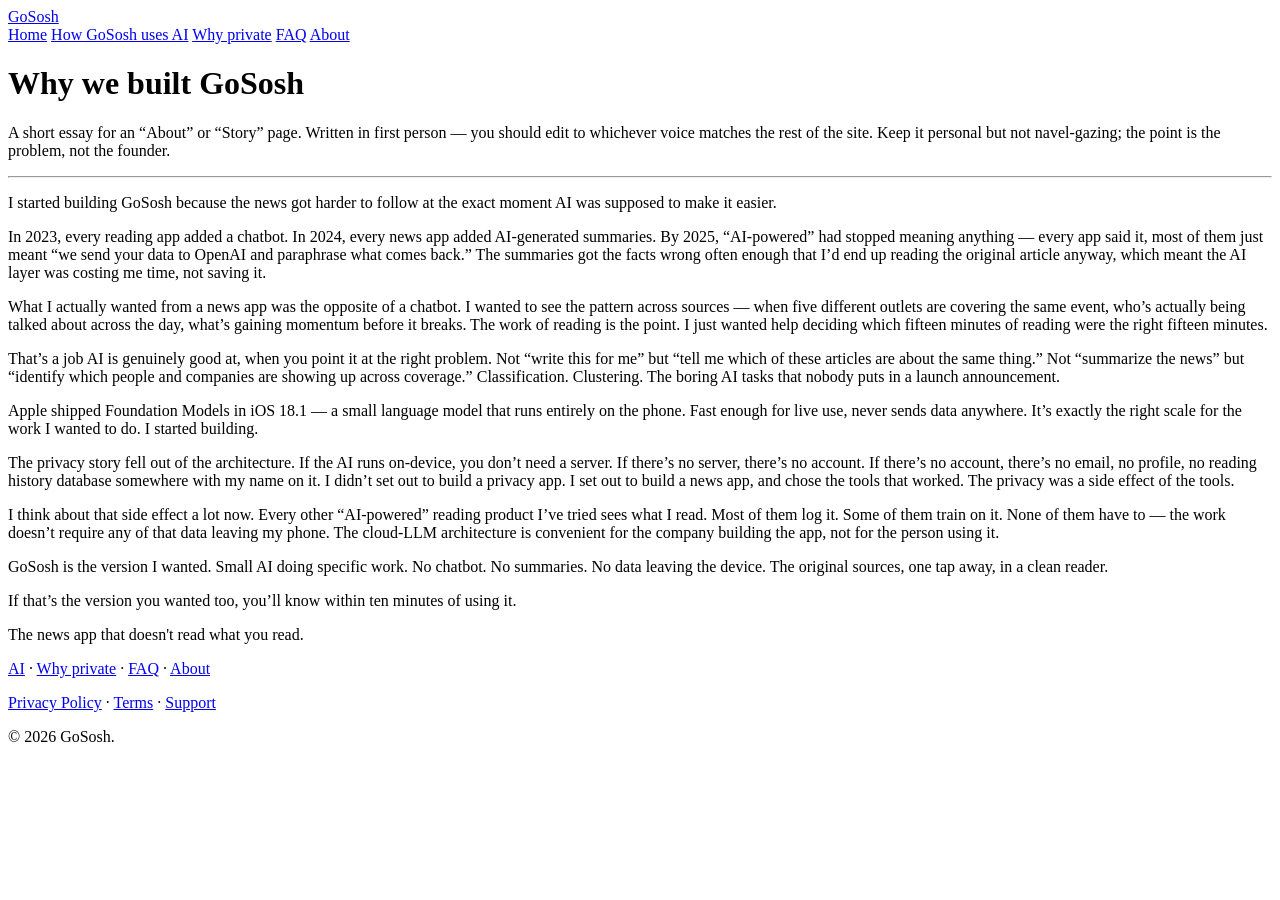
==== about.html @ e4c50013 "Site refresh: AI / privacy pitch / FAQ / about + new design" ====
<!DOCTYPE html>
<html lang="en">
<head>
<meta charset="UTF-8">
<meta name="viewport" content="width=device-width, initial-scale=1.0">
<meta name="description" content="A short essay for an &ldquo;About&rdquo; or &ldquo;Story&rdquo; page. Written in first person — you should edit to whichever voice matches the rest of the…">
<title>Why we built GoSosh — GoSosh</title>
<link rel="stylesheet" href="style.css">
</head>
<body>
<header class="site-header">
  <div class="container">
    <a href="index.html" class="brand">GoSosh</a>
    <nav class="primary-nav">
      <a href="index.html">Home</a>
      <a href="ai.html">How GoSosh uses AI</a>
      <a href="why-private.html">Why private</a>
      <a href="faq.html">FAQ</a>
      <a href="about.html" aria-current="page">About</a>
    </nav>
  </div>
</header>

<main class="container">
<h1>Why we built GoSosh</h1>
<p>A short essay for an &ldquo;About&rdquo; or &ldquo;Story&rdquo; page. Written in first person — you should edit to whichever voice matches the rest of the site. Keep it personal but not navel-gazing; the point is the problem, not the founder.</p>
<hr>
<p>I started building GoSosh because the news got harder to follow at the exact moment AI was supposed to make it easier.</p>
<p>In 2023, every reading app added a chatbot. In 2024, every news app added AI-generated summaries. By 2025, &ldquo;AI-powered&rdquo; had stopped meaning anything — every app said it, most of them just meant &ldquo;we send your data to OpenAI and paraphrase what comes back.&rdquo; The summaries got the facts wrong often enough that I&rsquo;d end up reading the original article anyway, which meant the AI layer was costing me time, not saving it.</p>
<p>What I actually wanted from a news app was the opposite of a chatbot. I wanted to see the pattern across sources — when five different outlets are covering the same event, who&rsquo;s actually being talked about across the day, what&rsquo;s gaining momentum before it breaks. The work of reading is the point. I just wanted help deciding which fifteen minutes of reading were the right fifteen minutes.</p>
<p>That&rsquo;s a job AI is genuinely good at, when you point it at the right problem. Not &ldquo;write this for me&rdquo; but &ldquo;tell me which of these articles are about the same thing.&rdquo; Not &ldquo;summarize the news&rdquo; but &ldquo;identify which people and companies are showing up across coverage.&rdquo; Classification. Clustering. The boring AI tasks that nobody puts in a launch announcement.</p>
<p>Apple shipped Foundation Models in iOS 18.1 — a small language model that runs entirely on the phone. Fast enough for live use, never sends data anywhere. It&rsquo;s exactly the right scale for the work I wanted to do. I started building.</p>
<p>The privacy story fell out of the architecture. If the AI runs on-device, you don&rsquo;t need a server. If there&rsquo;s no server, there&rsquo;s no account. If there&rsquo;s no account, there&rsquo;s no email, no profile, no reading history database somewhere with my name on it. I didn&rsquo;t set out to build a privacy app. I set out to build a news app, and chose the tools that worked. The privacy was a side effect of the tools.</p>
<p>I think about that side effect a lot now. Every other &ldquo;AI-powered&rdquo; reading product I&rsquo;ve tried sees what I read. Most of them log it. Some of them train on it. None of them have to — the work doesn&rsquo;t require any of that data leaving my phone. The cloud-LLM architecture is convenient for the company building the app, not for the person using it.</p>
<p>GoSosh is the version I wanted. Small AI doing specific work. No chatbot. No summaries. No data leaving the device. The original sources, one tap away, in a clean reader.</p>
<p>If that&rsquo;s the version you wanted too, you&rsquo;ll know within ten minutes of using it.</p>
</main>

<footer class="site-footer">
  <div class="container">
    <p class="tagline">The news app that doesn't read what you read.</p>
    <p class="footer-links">
      <a href="ai.html">AI</a> ·
      <a href="why-private.html">Why private</a> ·
      <a href="faq.html">FAQ</a> ·
      <a href="about.html">About</a>
    </p>
    <p class="footer-links legal">
      <a href="privacy.html">Privacy Policy</a> ·
      <a href="terms.html">Terms</a> ·
      <a href="support.html">Support</a>
    </p>
    <p class="copyright">© 2026 GoSosh.</p>
  </div>
</footer>
</body>
</html>
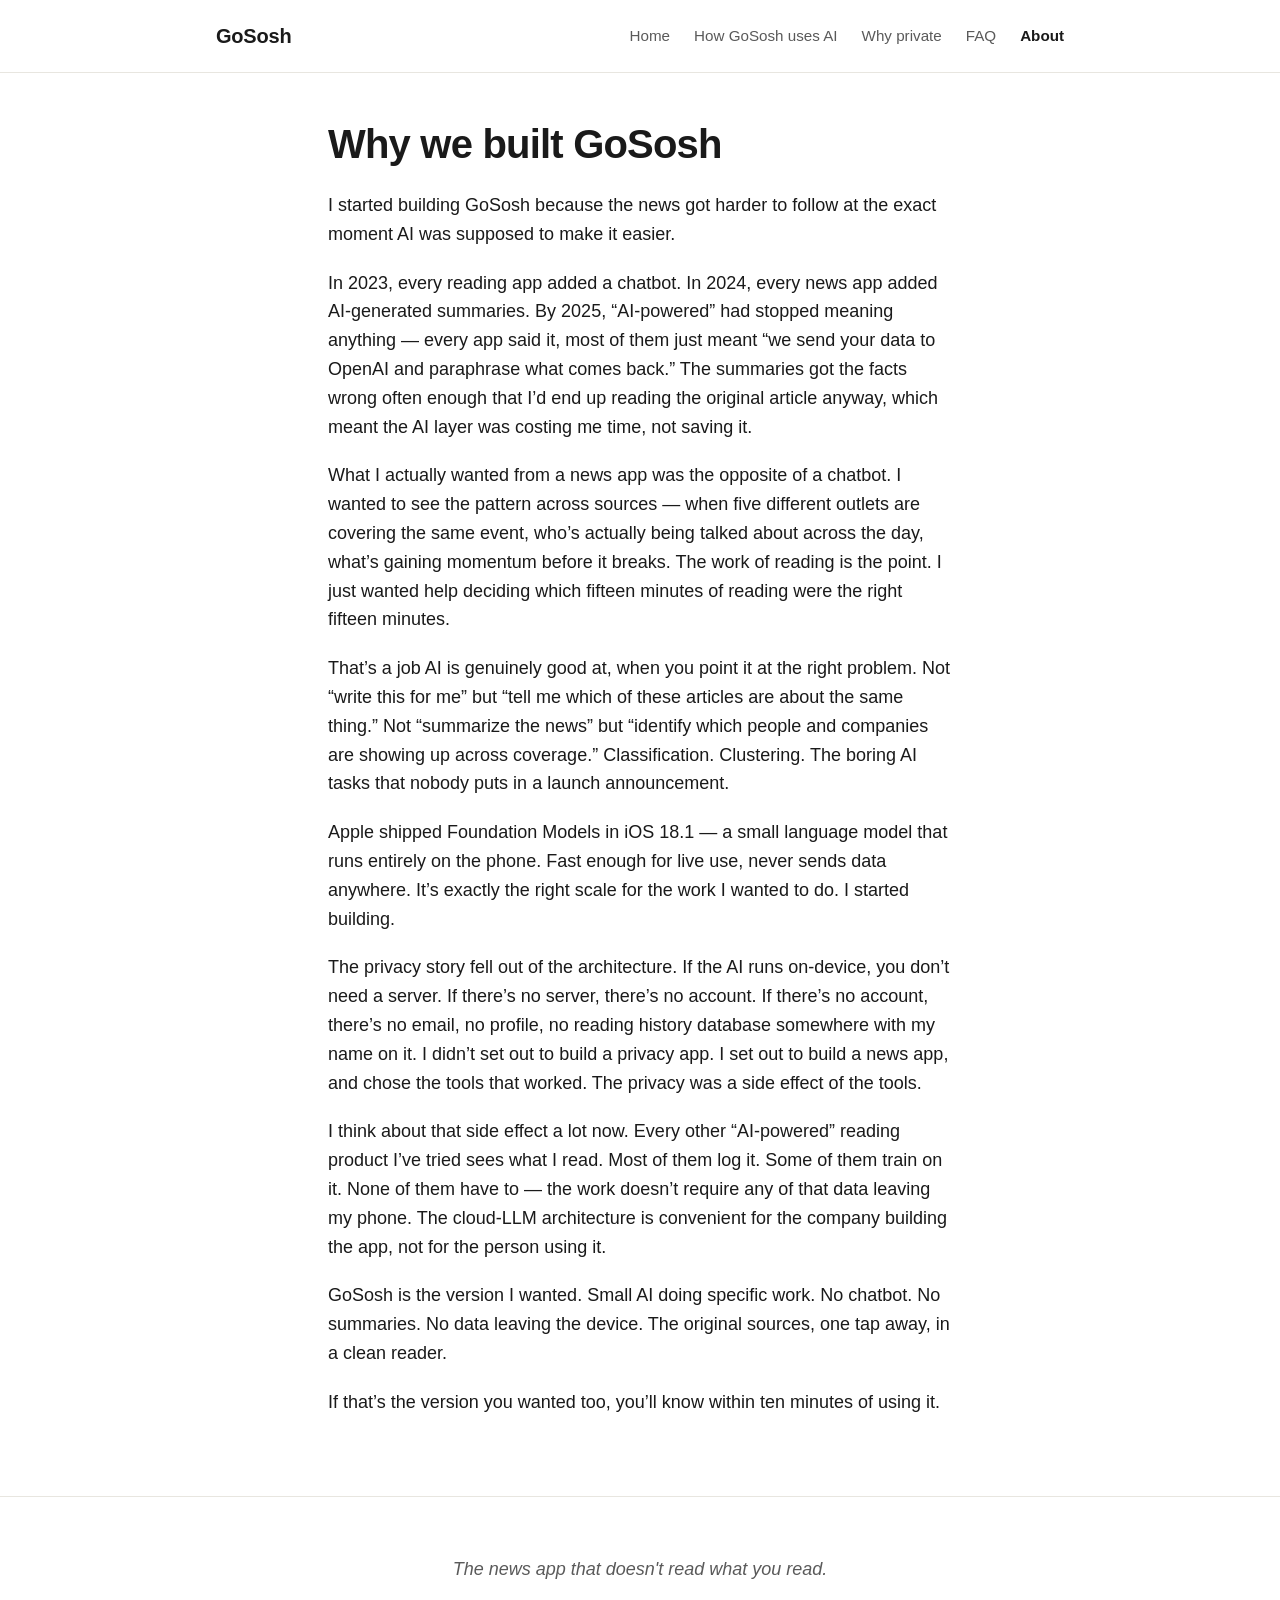
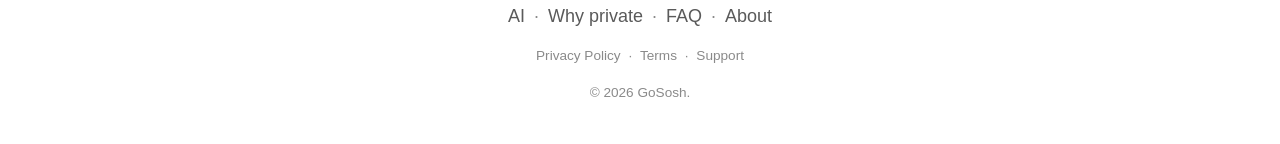
==== commit a87a32d8: "Site refresh: production content + styling for V1 launch" ====
--- a/about.html
+++ b/about.html
@@ -3,7 +3,7 @@
 <head>
 <meta charset="UTF-8">
 <meta name="viewport" content="width=device-width, initial-scale=1.0">
-<meta name="description" content="A short essay for an &ldquo;About&rdquo; or &ldquo;Story&rdquo; page. Written in first person — you should edit to whichever voice matches the rest of the…">
+<meta name="description" content="I started building GoSosh because the news got harder to follow at the exact moment AI was supposed to make it easier.">
 <title>Why we built GoSosh — GoSosh</title>
 <link rel="stylesheet" href="style.css">
 </head>
@@ -23,8 +23,6 @@
 
 <main class="container">
 <h1>Why we built GoSosh</h1>
-<p>A short essay for an &ldquo;About&rdquo; or &ldquo;Story&rdquo; page. Written in first person — you should edit to whichever voice matches the rest of the site. Keep it personal but not navel-gazing; the point is the problem, not the founder.</p>
-<hr>
 <p>I started building GoSosh because the news got harder to follow at the exact moment AI was supposed to make it easier.</p>
 <p>In 2023, every reading app added a chatbot. In 2024, every news app added AI-generated summaries. By 2025, &ldquo;AI-powered&rdquo; had stopped meaning anything — every app said it, most of them just meant &ldquo;we send your data to OpenAI and paraphrase what comes back.&rdquo; The summaries got the facts wrong often enough that I&rsquo;d end up reading the original article anyway, which meant the AI layer was costing me time, not saving it.</p>
 <p>What I actually wanted from a news app was the opposite of a chatbot. I wanted to see the pattern across sources — when five different outlets are covering the same event, who&rsquo;s actually being talked about across the day, what&rsquo;s gaining momentum before it breaks. The work of reading is the point. I just wanted help deciding which fifteen minutes of reading were the right fifteen minutes.</p>
--- a/style.css
+++ b/style.css
@@ -0,0 +1,307 @@
+/* GoSosh — minimal, readable, fast.
+ *
+ * Single stylesheet for the whole site. No build step beyond build.py
+ * copying this file into ./build/.
+ *
+ * Design notes:
+ * - System fonts so the site feels native on each platform
+ * - Comfortable measure (45–75 chars per line) for actual reading
+ * - One column, generous spacing, no sidebar, no popups
+ * - Honest dark mode that follows the user's OS preference
+ * - No JS required
+ */
+
+/* ---- Variables ---- */
+
+:root {
+    --bg: #ffffff;
+    --fg: #1a1a1a;
+    --fg-muted: #5a5a5a;
+    --fg-tertiary: #8a8a8a;
+    --accent: #d65d3a;          /* GoSosh coral */
+    --accent-dark: #b34a2c;
+    --border: #e8e6e0;
+    --surface: #faf8f5;          /* cream */
+    --code-bg: #f4f1ec;
+
+    --maxw: 42rem;
+    --maxw-wide: 56rem;
+
+    --font-sans: -apple-system, BlinkMacSystemFont, "SF Pro Text", "Segoe UI",
+                 Roboto, Helvetica, Arial, sans-serif;
+    --font-serif: "New York", "Charter", "Georgia", "Iowan Old Style", serif;
+}
+
+@media (prefers-color-scheme: dark) {
+    :root {
+        --bg: #0d0d0e;
+        --fg: #f0ede8;
+        --fg-muted: #b0aca6;
+        --fg-tertiary: #807c76;
+        --accent: #f08160;
+        --accent-dark: #d65d3a;
+        --border: #2a2a2c;
+        --surface: #18181a;
+        --code-bg: #1a1a1c;
+    }
+}
+
+/* ---- Reset / base ---- */
+
+*, *::before, *::after {
+    box-sizing: border-box;
+}
+
+html {
+    -webkit-text-size-adjust: 100%;
+    scroll-behavior: smooth;
+}
+
+body {
+    margin: 0;
+    padding: 0;
+    font-family: var(--font-sans);
+    font-size: 18px;
+    line-height: 1.6;
+    color: var(--fg);
+    background: var(--bg);
+    text-rendering: optimizeLegibility;
+    -webkit-font-smoothing: antialiased;
+}
+
+.container {
+    width: 100%;
+    max-width: var(--maxw);
+    margin: 0 auto;
+    padding: 0 1.5rem;
+}
+
+/* ---- Header / nav ---- */
+
+.site-header {
+    border-bottom: 1px solid var(--border);
+    padding: 1.25rem 0;
+    margin-bottom: 3rem;
+}
+
+.site-header .container {
+    display: flex;
+    flex-wrap: wrap;
+    align-items: center;
+    justify-content: space-between;
+    gap: 1rem;
+    max-width: var(--maxw-wide);
+}
+
+.brand {
+    font-size: 1.25rem;
+    font-weight: 700;
+    color: var(--fg);
+    text-decoration: none;
+    letter-spacing: -0.01em;
+}
+
+.primary-nav {
+    display: flex;
+    gap: 1.5rem;
+    flex-wrap: wrap;
+}
+
+.primary-nav a {
+    color: var(--fg-muted);
+    text-decoration: none;
+    font-size: 0.95rem;
+    transition: color 0.15s ease;
+}
+
+.primary-nav a:hover {
+    color: var(--accent);
+}
+
+.primary-nav a[aria-current="page"] {
+    color: var(--fg);
+    font-weight: 600;
+}
+
+/* ---- Typography ---- */
+
+main h1 {
+    font-size: 2.5rem;
+    line-height: 1.15;
+    font-weight: 700;
+    letter-spacing: -0.02em;
+    margin: 0 0 1.5rem;
+    color: var(--fg);
+}
+
+main h2 {
+    font-size: 1.5rem;
+    line-height: 1.25;
+    font-weight: 700;
+    letter-spacing: -0.01em;
+    margin: 3rem 0 1rem;
+    color: var(--fg);
+}
+
+main h3 {
+    font-size: 1.15rem;
+    line-height: 1.3;
+    font-weight: 600;
+    margin: 2rem 0 0.75rem;
+    color: var(--fg);
+}
+
+main p {
+    margin: 0 0 1.25rem;
+    color: var(--fg);
+}
+
+main p strong {
+    color: var(--fg);
+    font-weight: 600;
+}
+
+main a {
+    color: var(--accent);
+    text-decoration: underline;
+    text-decoration-color: rgba(214, 93, 58, 0.4);
+    text-underline-offset: 2px;
+    transition: text-decoration-color 0.15s ease;
+}
+
+main a:hover {
+    text-decoration-color: var(--accent);
+}
+
+main ul, main ol {
+    margin: 0 0 1.5rem;
+    padding-left: 1.5rem;
+}
+
+main li {
+    margin-bottom: 0.4rem;
+}
+
+main blockquote {
+    margin: 1.5rem 0;
+    padding: 0.75rem 1.25rem;
+    border-left: 3px solid var(--accent);
+    background: var(--surface);
+    color: var(--fg-muted);
+    font-style: italic;
+}
+
+main code {
+    font-family: ui-monospace, "SF Mono", "Menlo", "Consolas", monospace;
+    font-size: 0.92em;
+    background: var(--code-bg);
+    padding: 0.1em 0.35em;
+    border-radius: 3px;
+}
+
+main pre {
+    background: var(--code-bg);
+    padding: 1rem;
+    border-radius: 6px;
+    overflow-x: auto;
+    margin: 1.5rem 0;
+    font-size: 0.9rem;
+    line-height: 1.5;
+}
+
+main pre code {
+    background: none;
+    padding: 0;
+}
+
+main hr {
+    border: none;
+    border-top: 1px solid var(--border);
+    margin: 3rem 0;
+}
+
+/* ---- Footer ---- */
+
+.site-footer {
+    border-top: 1px solid var(--border);
+    margin-top: 5rem;
+    padding: 2.5rem 0;
+    text-align: center;
+}
+
+.site-footer .tagline {
+    color: var(--fg-muted);
+    font-style: italic;
+    margin-bottom: 1rem;
+}
+
+.site-footer .footer-links {
+    margin-bottom: 0.5rem;
+    color: var(--fg-tertiary);
+}
+
+.site-footer .footer-links a {
+    color: var(--fg-muted);
+    text-decoration: none;
+    margin: 0 0.25rem;
+}
+
+.site-footer .footer-links a:hover {
+    color: var(--accent);
+}
+
+/* Secondary footer row — legal / support links. Smaller,
+ * less prominent than the primary content nav above. */
+.site-footer .footer-links.legal {
+    font-size: 0.85rem;
+    margin-bottom: 1rem;
+}
+
+.site-footer .footer-links.legal a {
+    color: var(--fg-tertiary);
+}
+
+.site-footer .copyright {
+    color: var(--fg-tertiary);
+    font-size: 0.85rem;
+    margin: 0;
+}
+
+/* ---- Small screens ---- */
+
+@media (max-width: 600px) {
+    body {
+        font-size: 17px;
+    }
+    main h1 {
+        font-size: 2rem;
+    }
+    main h2 {
+        font-size: 1.35rem;
+        margin-top: 2.5rem;
+    }
+    .container {
+        padding: 0 1.25rem;
+    }
+    .site-header .container {
+        flex-direction: column;
+        align-items: flex-start;
+        gap: 0.75rem;
+    }
+    .primary-nav {
+        gap: 1rem;
+    }
+}
+
+/* ---- App Store badge (when added) ---- */
+
+.appstore-badge {
+    display: inline-block;
+    margin: 1.5rem 0;
+}
+
+.appstore-badge img {
+    height: 50px;
+    width: auto;
+    display: block;
+}
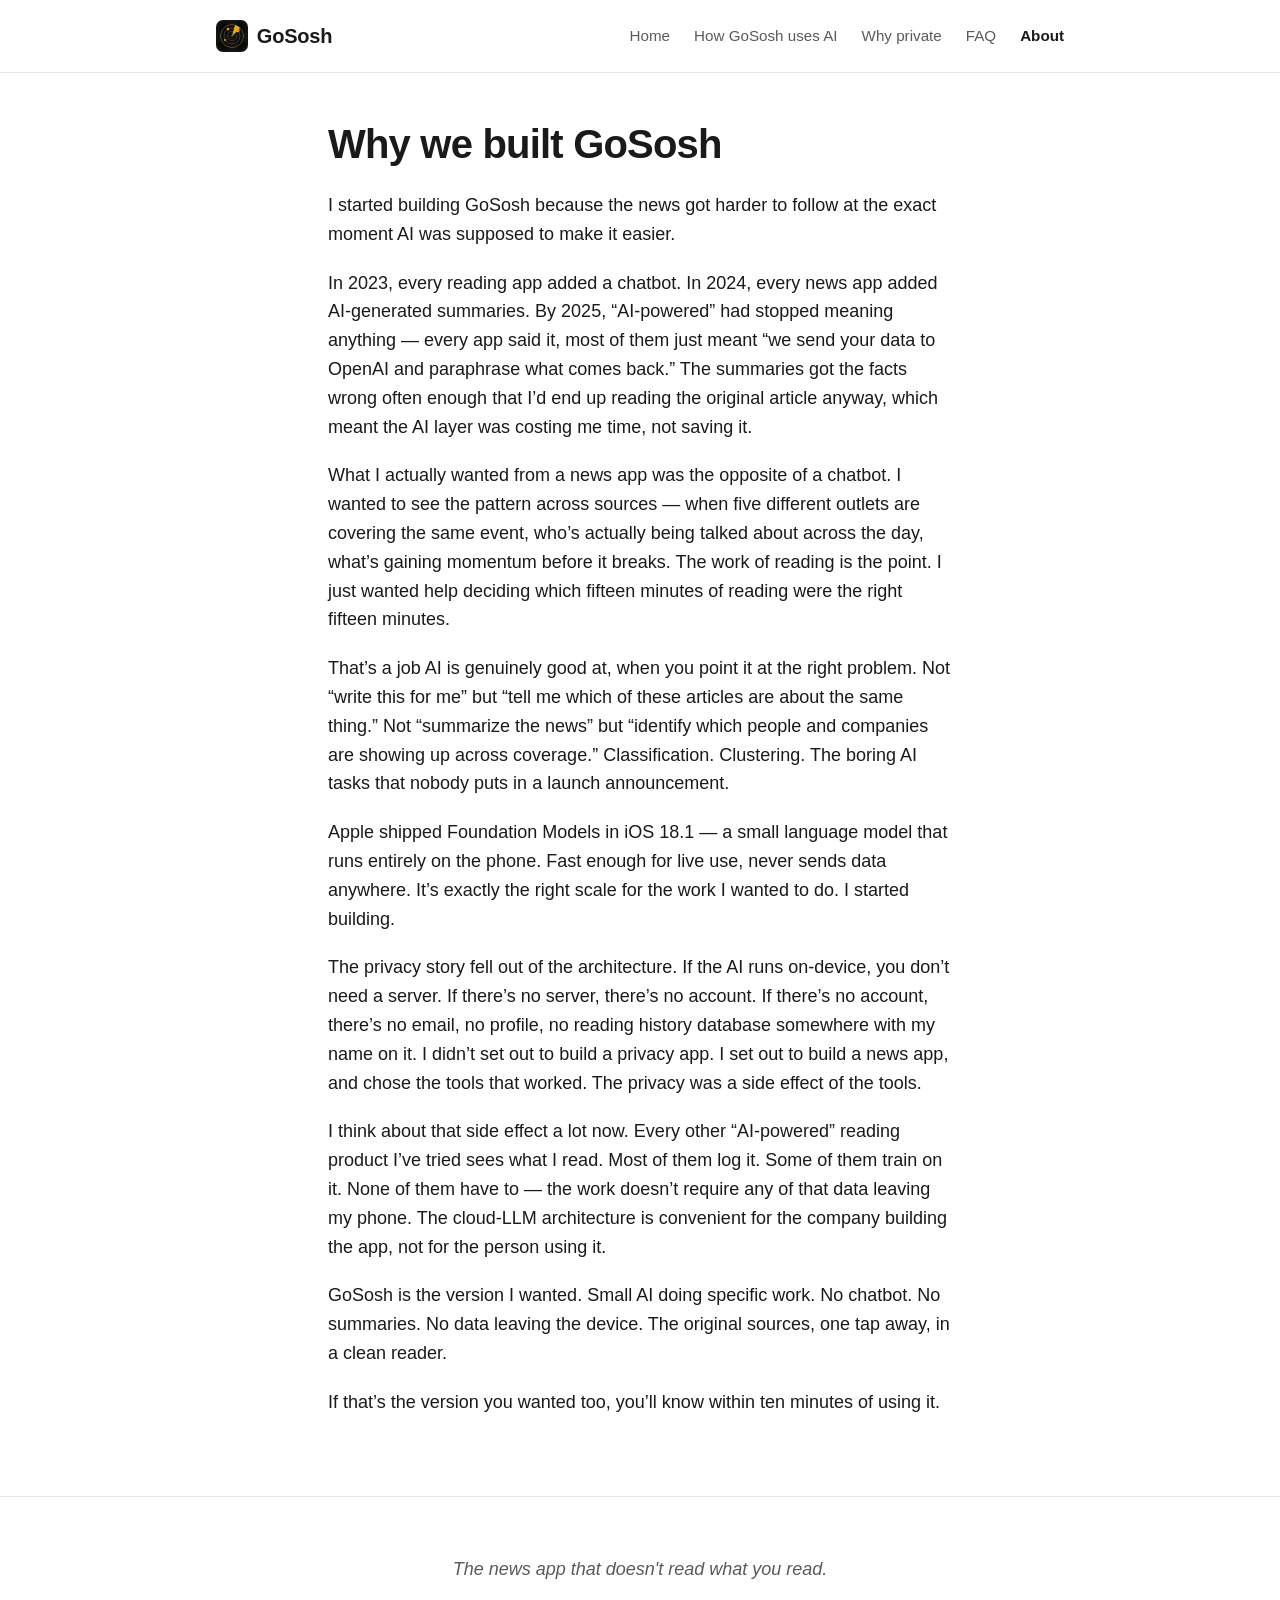
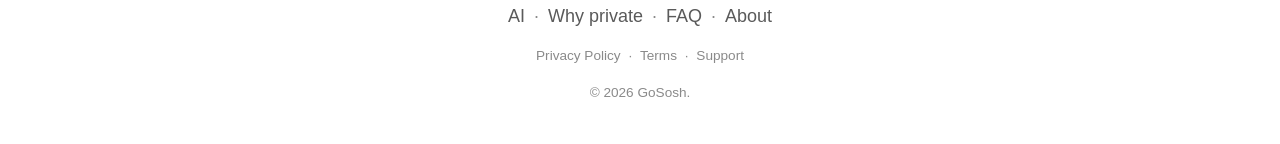
==== commit 9b53e404: "Reframe landing as cross-source conversation tracker + add brand icon" ====
--- a/about.html
+++ b/about.html
@@ -10,7 +10,10 @@
 <body>
 <header class="site-header">
   <div class="container">
-    <a href="index.html" class="brand">GoSosh</a>
+    <a href="index.html" class="brand">
+      <img src="icon.png" alt="" class="brand-icon">
+      <span>GoSosh</span>
+    </a>
     <nav class="primary-nav">
       <a href="index.html">Home</a>
       <a href="ai.html">How GoSosh uses AI</a>
--- a/style.css
+++ b/style.css
@@ -94,11 +94,24 @@
 }
 
 .brand {
+    display: inline-flex;
+    align-items: center;
+    gap: 0.55rem;
     font-size: 1.25rem;
     font-weight: 700;
     color: var(--fg);
     text-decoration: none;
     letter-spacing: -0.01em;
+}
+
+/* App icon next to the wordmark. iOS app-icon rounding so the
+ * mark reads as the app, not a square logo. */
+.brand-icon {
+    width: 32px;
+    height: 32px;
+    border-radius: 7px;
+    flex-shrink: 0;
+    display: block;
 }
 
 .primary-nav {
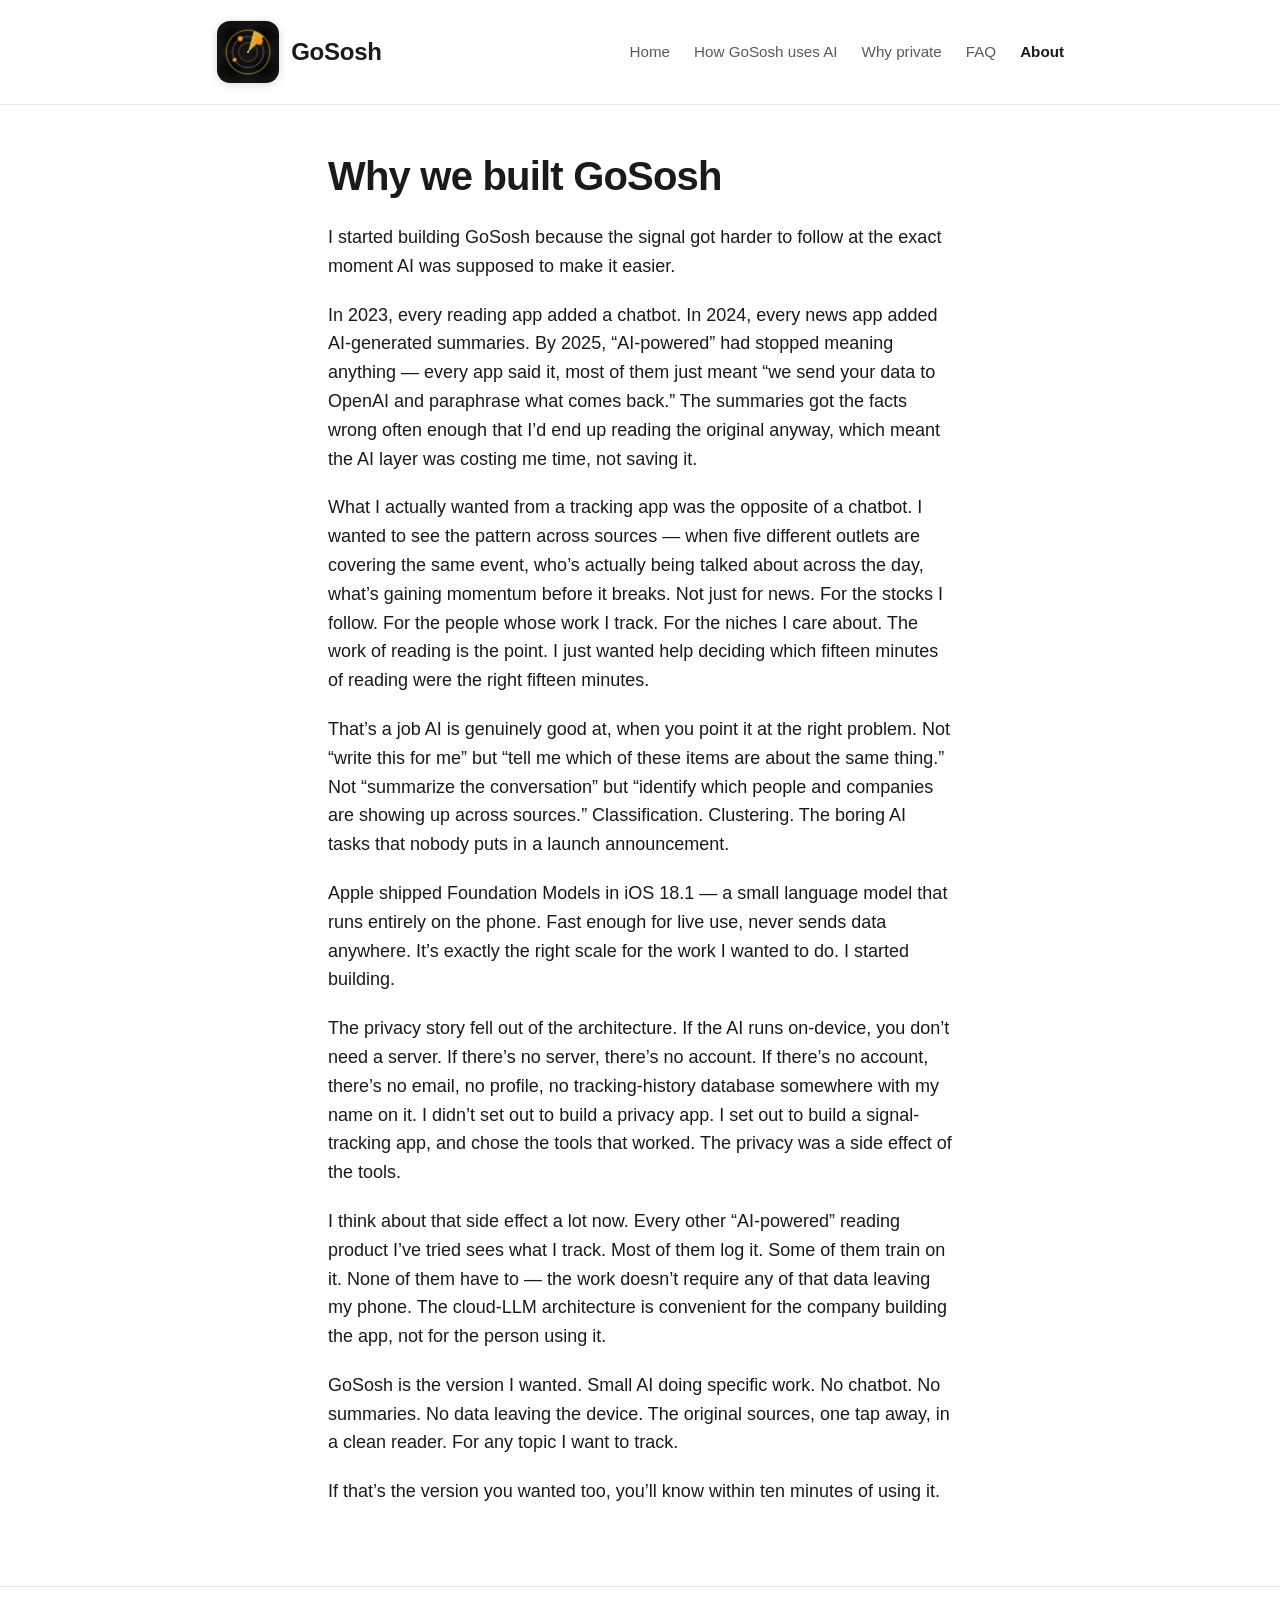
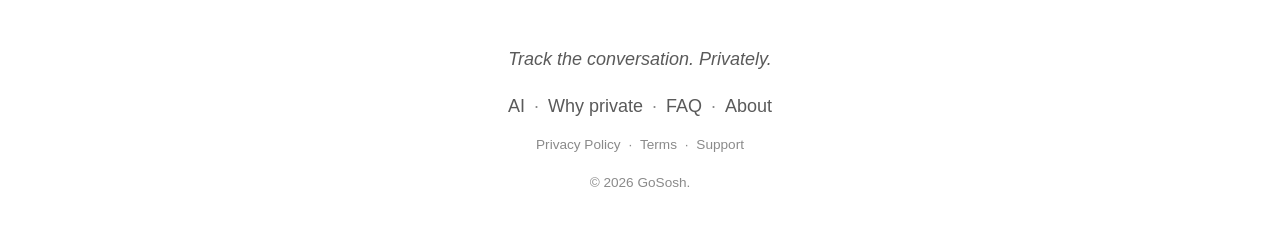
==== commit 04aec388: "Site polish: 64px icon, content widening across all pages" ====
--- a/about.html
+++ b/about.html
@@ -3,7 +3,7 @@
 <head>
 <meta charset="UTF-8">
 <meta name="viewport" content="width=device-width, initial-scale=1.0">
-<meta name="description" content="I started building GoSosh because the news got harder to follow at the exact moment AI was supposed to make it easier.">
+<meta name="description" content="I started building GoSosh because the signal got harder to follow at the exact moment AI was supposed to make it easier.">
 <title>Why we built GoSosh — GoSosh</title>
 <link rel="stylesheet" href="style.css">
 </head>
@@ -26,20 +26,20 @@
 
 <main class="container">
 <h1>Why we built GoSosh</h1>
-<p>I started building GoSosh because the news got harder to follow at the exact moment AI was supposed to make it easier.</p>
-<p>In 2023, every reading app added a chatbot. In 2024, every news app added AI-generated summaries. By 2025, &ldquo;AI-powered&rdquo; had stopped meaning anything — every app said it, most of them just meant &ldquo;we send your data to OpenAI and paraphrase what comes back.&rdquo; The summaries got the facts wrong often enough that I&rsquo;d end up reading the original article anyway, which meant the AI layer was costing me time, not saving it.</p>
-<p>What I actually wanted from a news app was the opposite of a chatbot. I wanted to see the pattern across sources — when five different outlets are covering the same event, who&rsquo;s actually being talked about across the day, what&rsquo;s gaining momentum before it breaks. The work of reading is the point. I just wanted help deciding which fifteen minutes of reading were the right fifteen minutes.</p>
-<p>That&rsquo;s a job AI is genuinely good at, when you point it at the right problem. Not &ldquo;write this for me&rdquo; but &ldquo;tell me which of these articles are about the same thing.&rdquo; Not &ldquo;summarize the news&rdquo; but &ldquo;identify which people and companies are showing up across coverage.&rdquo; Classification. Clustering. The boring AI tasks that nobody puts in a launch announcement.</p>
+<p>I started building GoSosh because the signal got harder to follow at the exact moment AI was supposed to make it easier.</p>
+<p>In 2023, every reading app added a chatbot. In 2024, every news app added AI-generated summaries. By 2025, &ldquo;AI-powered&rdquo; had stopped meaning anything — every app said it, most of them just meant &ldquo;we send your data to OpenAI and paraphrase what comes back.&rdquo; The summaries got the facts wrong often enough that I&rsquo;d end up reading the original anyway, which meant the AI layer was costing me time, not saving it.</p>
+<p>What I actually wanted from a tracking app was the opposite of a chatbot. I wanted to see the pattern across sources — when five different outlets are covering the same event, who&rsquo;s actually being talked about across the day, what&rsquo;s gaining momentum before it breaks. Not just for news. For the stocks I follow. For the people whose work I track. For the niches I care about. The work of reading is the point. I just wanted help deciding which fifteen minutes of reading were the right fifteen minutes.</p>
+<p>That&rsquo;s a job AI is genuinely good at, when you point it at the right problem. Not &ldquo;write this for me&rdquo; but &ldquo;tell me which of these items are about the same thing.&rdquo; Not &ldquo;summarize the conversation&rdquo; but &ldquo;identify which people and companies are showing up across sources.&rdquo; Classification. Clustering. The boring AI tasks that nobody puts in a launch announcement.</p>
 <p>Apple shipped Foundation Models in iOS 18.1 — a small language model that runs entirely on the phone. Fast enough for live use, never sends data anywhere. It&rsquo;s exactly the right scale for the work I wanted to do. I started building.</p>
-<p>The privacy story fell out of the architecture. If the AI runs on-device, you don&rsquo;t need a server. If there&rsquo;s no server, there&rsquo;s no account. If there&rsquo;s no account, there&rsquo;s no email, no profile, no reading history database somewhere with my name on it. I didn&rsquo;t set out to build a privacy app. I set out to build a news app, and chose the tools that worked. The privacy was a side effect of the tools.</p>
-<p>I think about that side effect a lot now. Every other &ldquo;AI-powered&rdquo; reading product I&rsquo;ve tried sees what I read. Most of them log it. Some of them train on it. None of them have to — the work doesn&rsquo;t require any of that data leaving my phone. The cloud-LLM architecture is convenient for the company building the app, not for the person using it.</p>
-<p>GoSosh is the version I wanted. Small AI doing specific work. No chatbot. No summaries. No data leaving the device. The original sources, one tap away, in a clean reader.</p>
+<p>The privacy story fell out of the architecture. If the AI runs on-device, you don&rsquo;t need a server. If there&rsquo;s no server, there&rsquo;s no account. If there&rsquo;s no account, there&rsquo;s no email, no profile, no tracking-history database somewhere with my name on it. I didn&rsquo;t set out to build a privacy app. I set out to build a signal-tracking app, and chose the tools that worked. The privacy was a side effect of the tools.</p>
+<p>I think about that side effect a lot now. Every other &ldquo;AI-powered&rdquo; reading product I&rsquo;ve tried sees what I track. Most of them log it. Some of them train on it. None of them have to — the work doesn&rsquo;t require any of that data leaving my phone. The cloud-LLM architecture is convenient for the company building the app, not for the person using it.</p>
+<p>GoSosh is the version I wanted. Small AI doing specific work. No chatbot. No summaries. No data leaving the device. The original sources, one tap away, in a clean reader. For any topic I want to track.</p>
 <p>If that&rsquo;s the version you wanted too, you&rsquo;ll know within ten minutes of using it.</p>
 </main>
 
 <footer class="site-footer">
   <div class="container">
-    <p class="tagline">The news app that doesn't read what you read.</p>
+    <p class="tagline">Track the conversation. Privately.</p>
     <p class="footer-links">
       <a href="ai.html">AI</a> ·
       <a href="why-private.html">Why private</a> ·
--- a/style.css
+++ b/style.css
@@ -13,15 +13,28 @@
 
 /* ---- Variables ---- */
 
+/* Light theme — reverted to white background after dark theme made
+ * the icon hard to see on the page (the icon's own near-black
+ * backdrop blended into the dark page no matter how visible we
+ * made the framing border). The light bg was the original working
+ * design where the icon's orange radar design popped naturally.
+ *
+ * Dark-theme variables kept here commented in case we revisit
+ * with a transparent/light-variant icon someday:
+ *   --bg: #0d0d0e;   --fg: #f0ede8;   --fg-muted: #b0aca6;
+ *   --fg-tertiary: #807c76;   --accent: #f08160;
+ *   --accent-dark: #d65d3a;   --border: #2a2a2c;
+ *   --surface: #18181a;   --code-bg: #1a1a1c;
+ */
 :root {
     --bg: #ffffff;
     --fg: #1a1a1a;
     --fg-muted: #5a5a5a;
     --fg-tertiary: #8a8a8a;
-    --accent: #d65d3a;          /* GoSosh coral */
+    --accent: #d65d3a;            /* GoSosh coral */
     --accent-dark: #b34a2c;
     --border: #e8e6e0;
-    --surface: #faf8f5;          /* cream */
+    --surface: #faf8f5;            /* cream */
     --code-bg: #f4f1ec;
 
     --maxw: 42rem;
@@ -30,20 +43,6 @@
     --font-sans: -apple-system, BlinkMacSystemFont, "SF Pro Text", "Segoe UI",
                  Roboto, Helvetica, Arial, sans-serif;
     --font-serif: "New York", "Charter", "Georgia", "Iowan Old Style", serif;
-}
-
-@media (prefers-color-scheme: dark) {
-    :root {
-        --bg: #0d0d0e;
-        --fg: #f0ede8;
-        --fg-muted: #b0aca6;
-        --fg-tertiary: #807c76;
-        --accent: #f08160;
-        --accent-dark: #d65d3a;
-        --border: #2a2a2c;
-        --surface: #18181a;
-        --code-bg: #1a1a1c;
-    }
 }
 
 /* ---- Reset / base ---- */
@@ -96,22 +95,36 @@
 .brand {
     display: inline-flex;
     align-items: center;
-    gap: 0.55rem;
-    font-size: 1.25rem;
+    gap: 0.7rem;                 /* a touch more breathing room for 64px icon */
+    font-size: 1.5rem;            /* bumped from 1.25 to balance bigger icon */
     font-weight: 700;
     color: var(--fg);
     text-decoration: none;
     letter-spacing: -0.01em;
 }
 
-/* App icon next to the wordmark. iOS app-icon rounding so the
- * mark reads as the app, not a square logo. */
+/* App icon next to the wordmark. Doubled from 32px to 64px per
+ * Don's call so the brand reads more confidently on first glance.
+ * iOS app-icon rounding (14px on a 64px tile is the iOS 16+ default
+ * ratio) so the mark reads as "the app," not a generic square logo.
+ *
+ * The 1px inset highlight + soft drop shadow are deliberate on
+ * dark backgrounds: an icon whose own backdrop is dark would
+ * otherwise disappear into the page. The highlight gives it an
+ * edge; the shadow lifts it. Both are barely perceptible on
+ * light backgrounds, so this works either way. */
 .brand-icon {
-    width: 32px;
-    height: 32px;
-    border-radius: 7px;
+    width: 64px;
+    height: 64px;
+    border-radius: 14px;
     flex-shrink: 0;
     display: block;
+    /* Light, conventional iOS app-icon presentation — barely-there
+     * stroke + subtle drop shadow for visual weight against the
+     * white page. The icon's own design carries the brand. */
+    border: 1px solid rgba(0, 0, 0, 0.08);
+    box-shadow: 0 2px 8px rgba(0, 0, 0, 0.12);
+    box-sizing: border-box;
 }
 
 .primary-nav {
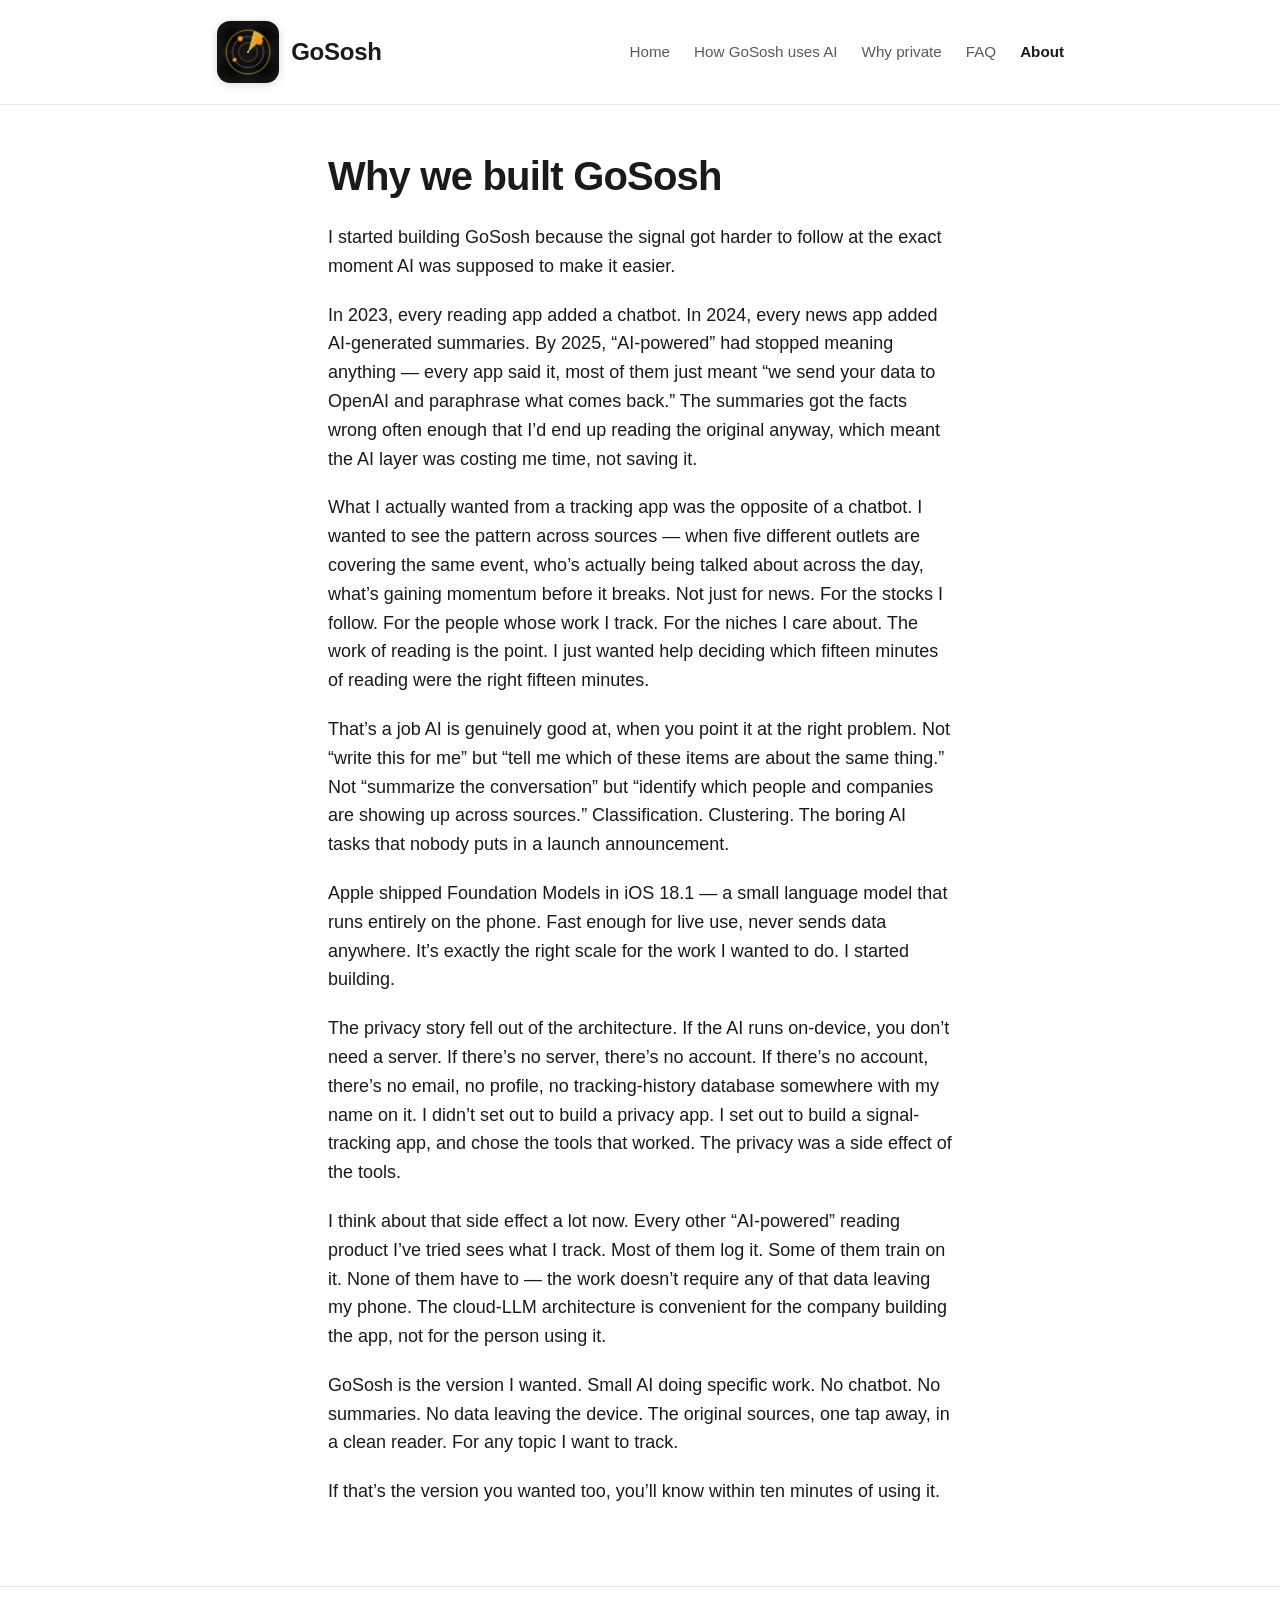
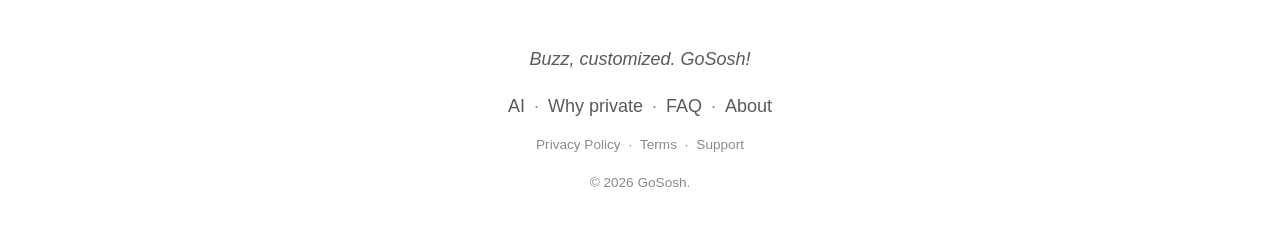
==== commit 2ea389e2: "Subnarrative update" ====
--- a/about.html
+++ b/about.html
@@ -39,7 +39,7 @@
 
 <footer class="site-footer">
   <div class="container">
-    <p class="tagline">Track the conversation. Privately.</p>
+    <p class="tagline">Buzz, customized. GoSosh!</p>
     <p class="footer-links">
       <a href="ai.html">AI</a> ·
       <a href="why-private.html">Why private</a> ·
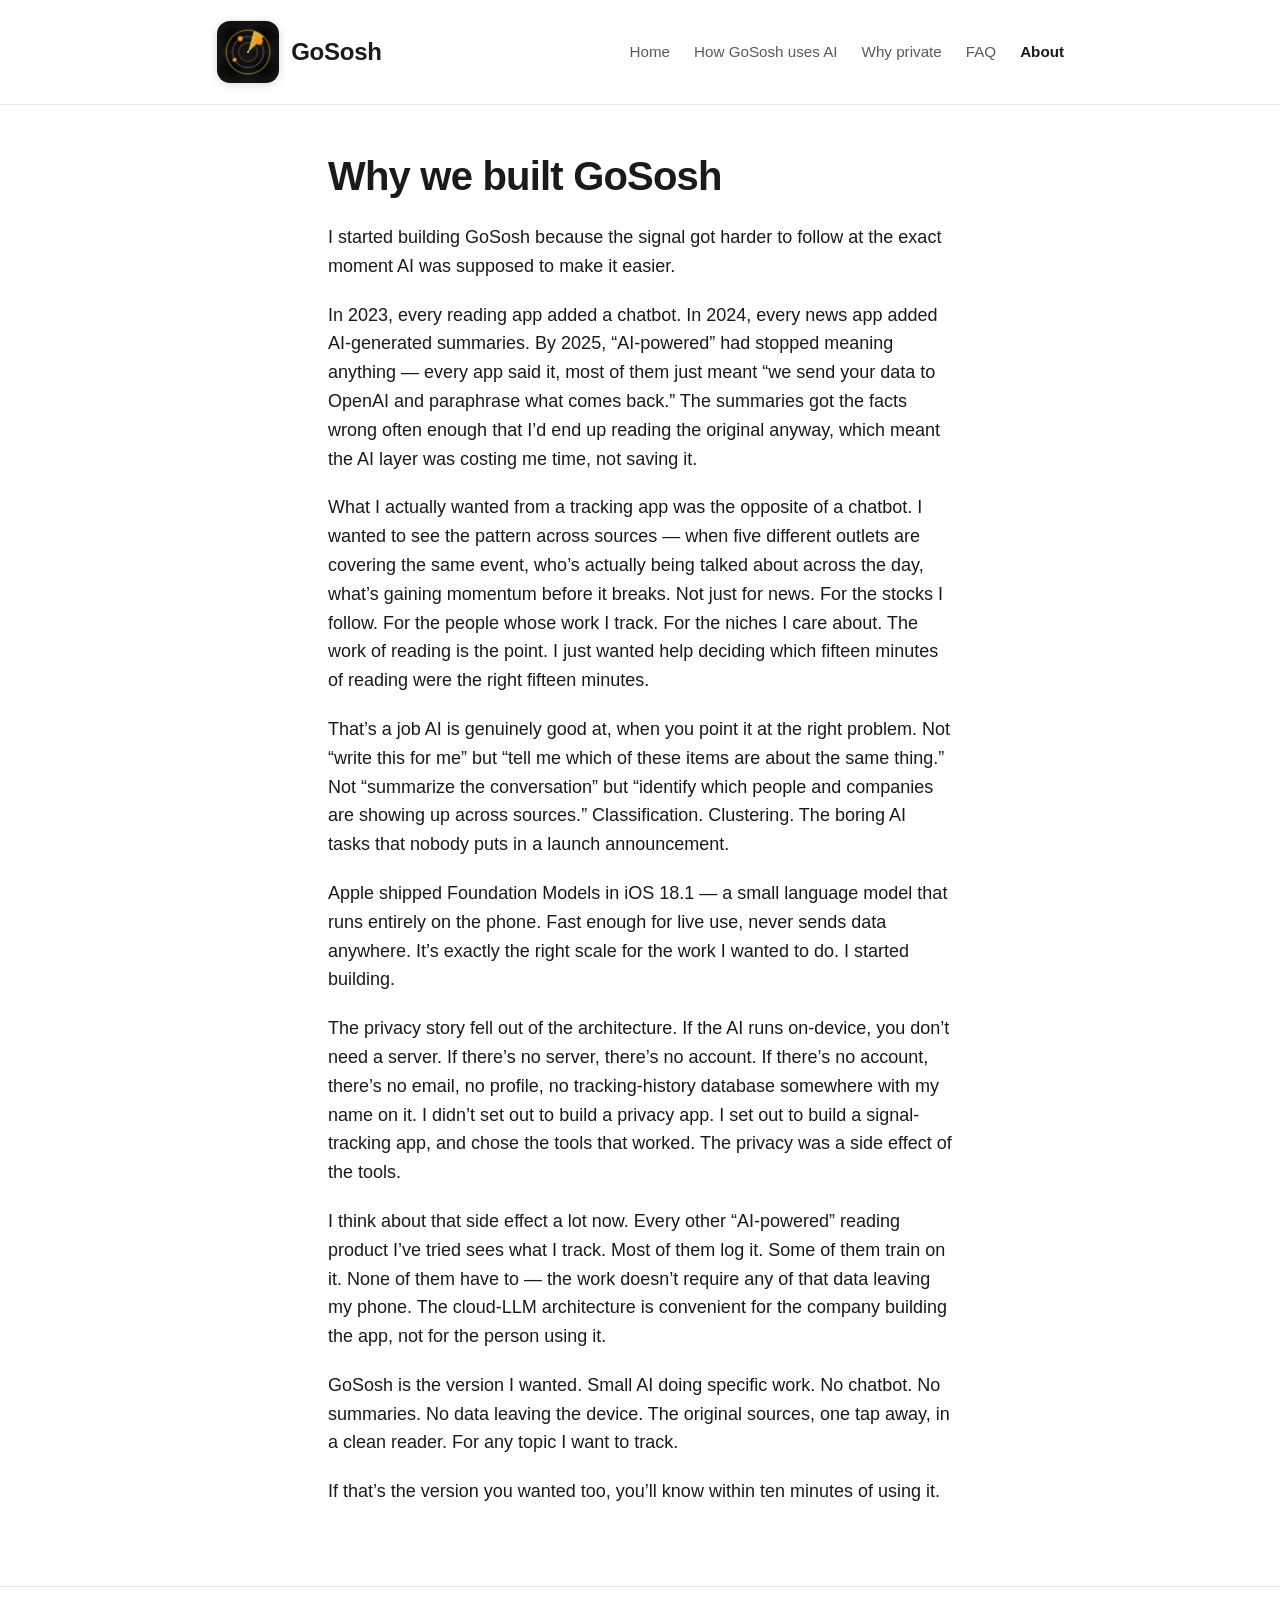
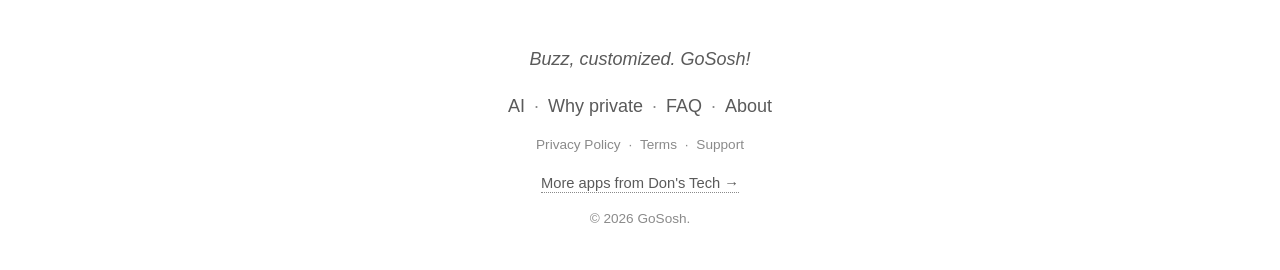
==== commit 98620342: "Site: add cross-promo footer link to donstech.com" ====
--- a/about.html
+++ b/about.html
@@ -51,6 +51,7 @@
       <a href="terms.html">Terms</a> ·
       <a href="support.html">Support</a>
     </p>
+    <p class="umbrella"><a href="https://donstech.com">More apps from Don's Tech →</a></p>
     <p class="copyright">© 2026 GoSosh.</p>
   </div>
 </footer>
--- a/style.css
+++ b/style.css
@@ -287,6 +287,28 @@
     color: var(--fg-tertiary);
 }
 
+/* "More apps from Don's Tech →" cross-promo line. Subtle treatment
+ * — dotted underline, muted color — so it reads as a footer nav
+ * link rather than a content CTA. */
+.site-footer .umbrella {
+    margin: 0.5rem 0 0.8rem;
+    font-size: 0.92rem;
+    color: var(--fg-muted);
+}
+
+.site-footer .umbrella a {
+    color: var(--fg-muted);
+    text-decoration: none;
+    border-bottom: 1px dotted var(--fg-tertiary);
+    padding-bottom: 1px;
+    transition: color 0.15s ease, border-bottom-color 0.15s ease;
+}
+
+.site-footer .umbrella a:hover {
+    color: var(--accent);
+    border-bottom-color: var(--accent);
+}
+
 .site-footer .copyright {
     color: var(--fg-tertiary);
     font-size: 0.85rem;
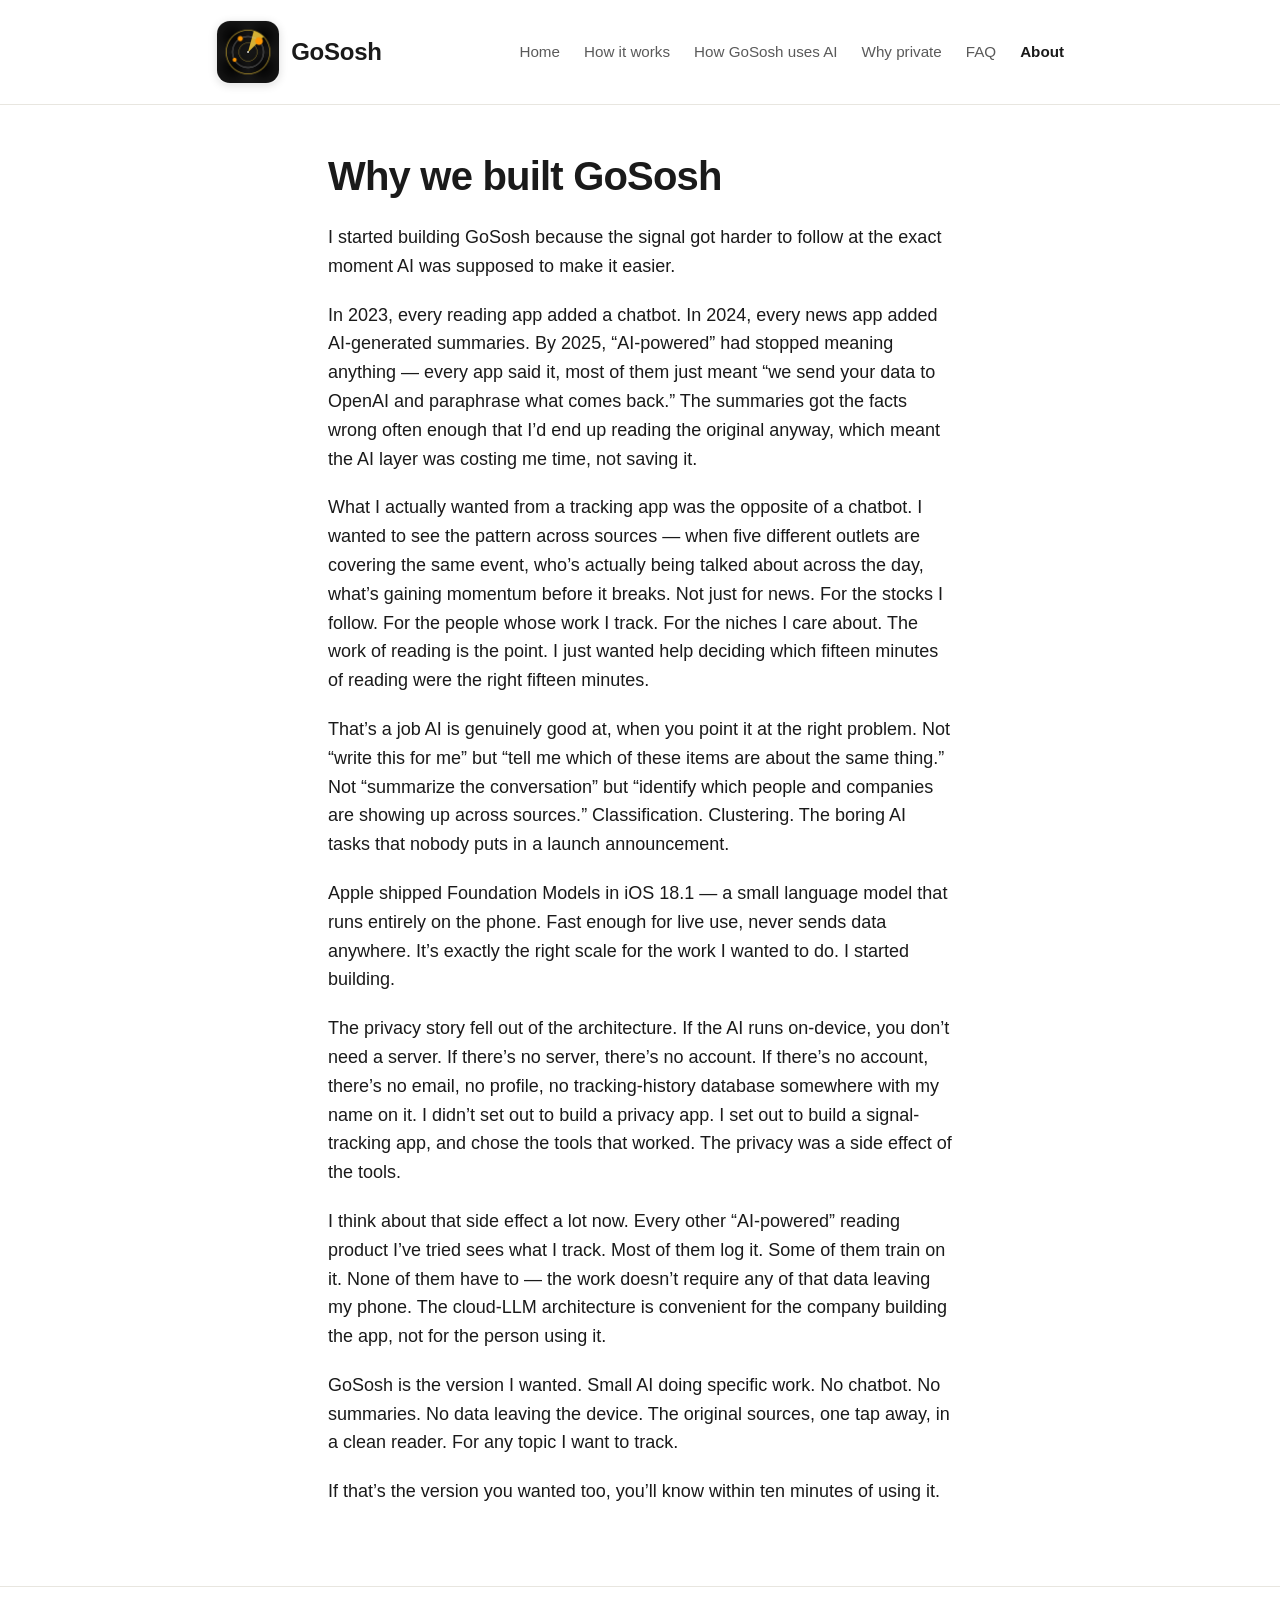
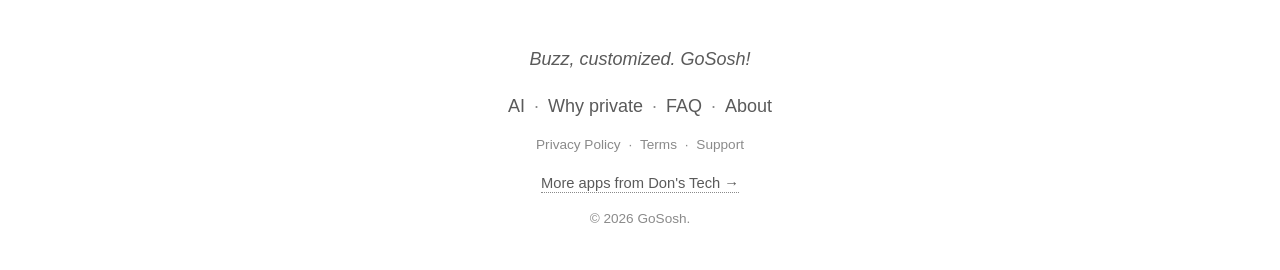
==== commit f4336036: "Add How it works video hub; nav link; demo component styles" ====
--- a/about.html
+++ b/about.html
@@ -16,6 +16,7 @@
     </a>
     <nav class="primary-nav">
       <a href="index.html">Home</a>
+      <a href="how.html">How it works</a>
       <a href="ai.html">How GoSosh uses AI</a>
       <a href="why-private.html">Why private</a>
       <a href="faq.html">FAQ</a>
--- a/style.css
+++ b/style.css
@@ -353,3 +353,72 @@
     width: auto;
     display: block;
 }
+
+/* Prominent download CTA — a coral pill, hard to miss, no image needed. */
+.cta-download {
+    display: inline-block;
+    margin: 0;
+    padding: 0.85rem 2rem;
+    background: var(--accent);
+    color: #fff;
+    font-weight: 700;
+    font-size: 1.08rem;
+    text-decoration: none;
+    border-radius: 999px;
+    box-shadow: 0 4px 18px rgba(214, 90, 58, 0.35);
+    transition: background 0.15s ease, transform 0.08s ease;
+}
+
+.cta-download:hover {
+    background: var(--accent-dark);
+    color: #fff;
+    transform: translateY(-1px);
+}
+
+.cta-download-wrap {
+    text-align: center;
+    margin: 1.75rem 0;
+}
+
+/* ---- Demo video (How it works hub) ---- */
+
+/* Portrait screen recording shown at phone width, centred. Rounded and
+ * lightly framed so it reads as "the app on a phone" against the dark page.
+ * Tap to play (no autoplay). */
+.demo {
+    margin: 1.75rem auto 2.25rem;
+    max-width: 300px;
+    text-align: center;
+}
+
+.demo video {
+    width: 100%;
+    height: auto;
+    display: block;
+    border-radius: 22px;
+    border: 1px solid var(--border);
+    box-shadow: 0 10px 34px rgba(0, 0, 0, 0.5);
+    background: #000;
+}
+
+.demo figcaption {
+    margin-top: 0.8rem;
+    font-size: 0.9rem;
+    color: var(--fg-muted);
+    line-height: 1.45;
+}
+
+/* Small coral pill marking a Plus-only feature in a heading. */
+.plus-tag {
+    display: inline-block;
+    vertical-align: middle;
+    margin-left: 0.5rem;
+    padding: 0.1em 0.55em;
+    font-size: 0.72rem;
+    font-weight: 700;
+    letter-spacing: 0.03em;
+    text-transform: uppercase;
+    color: #fff;
+    background: var(--accent);
+    border-radius: 999px;
+}
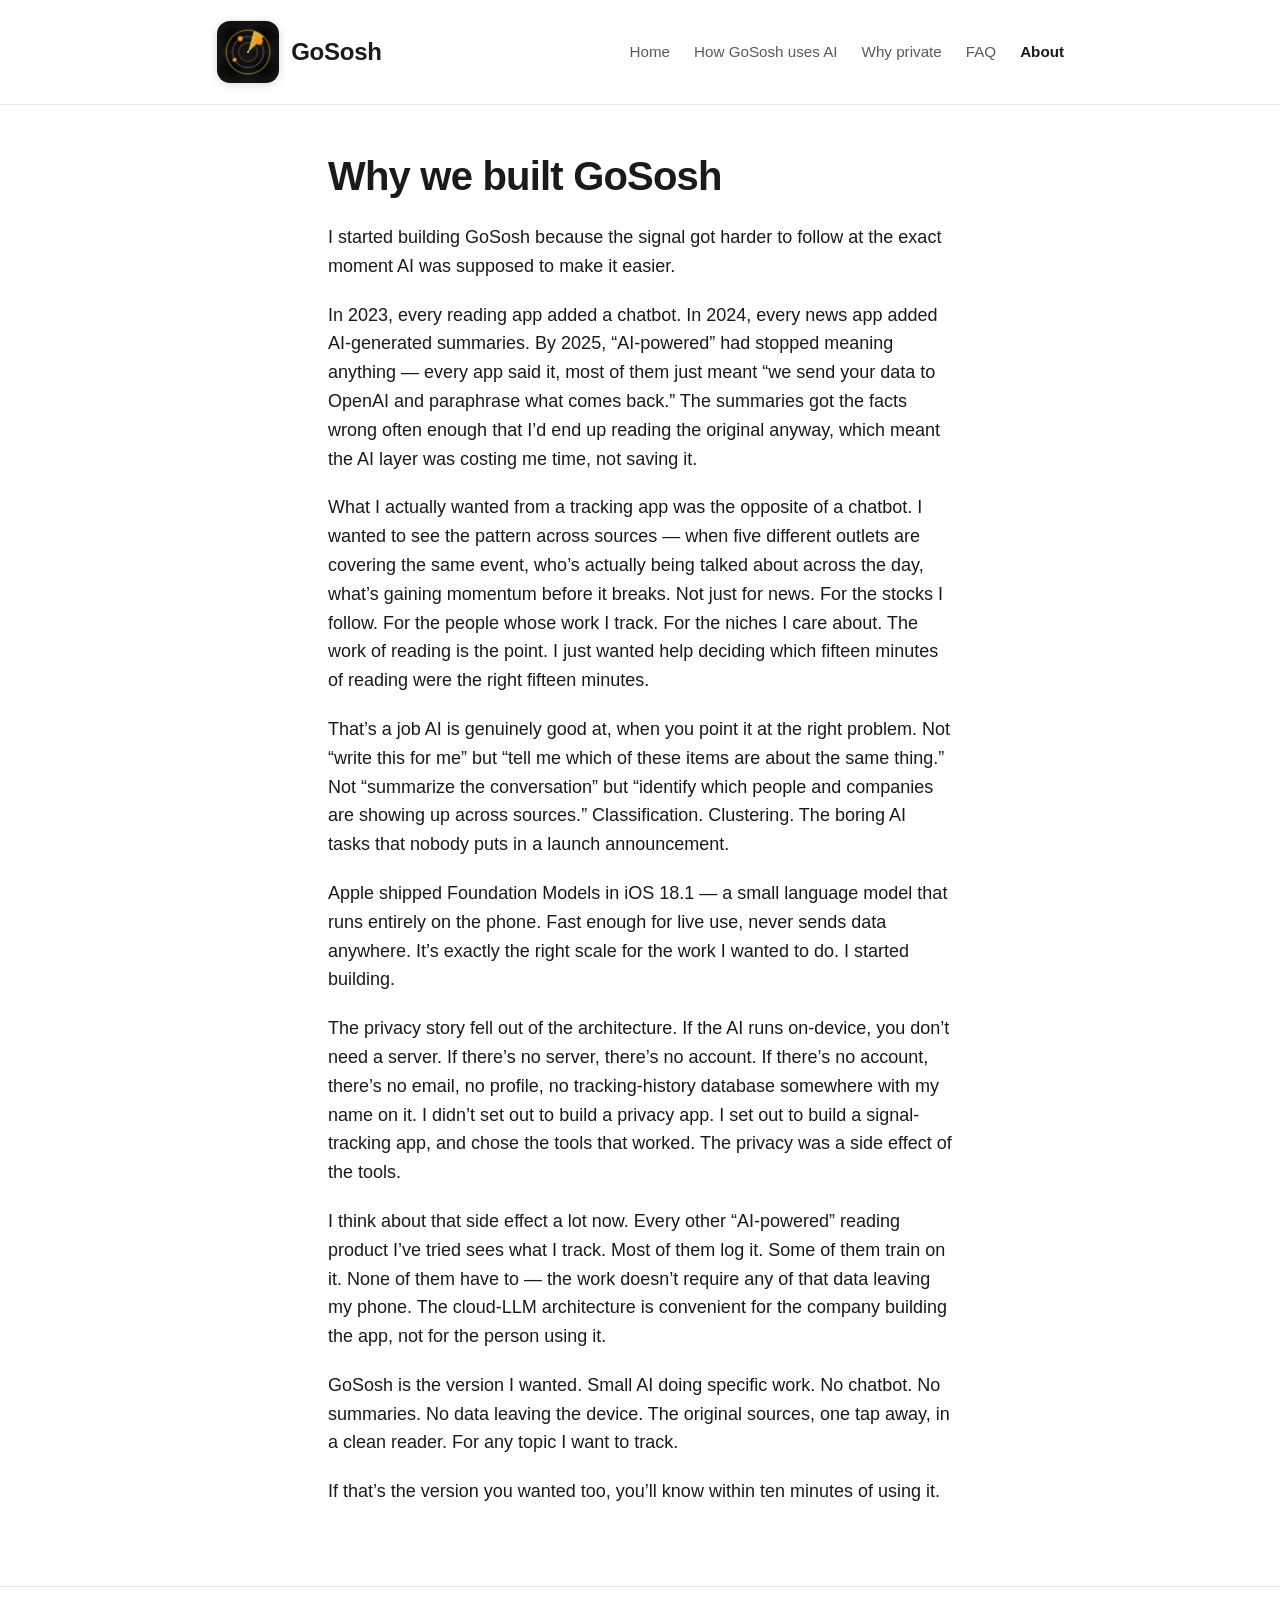
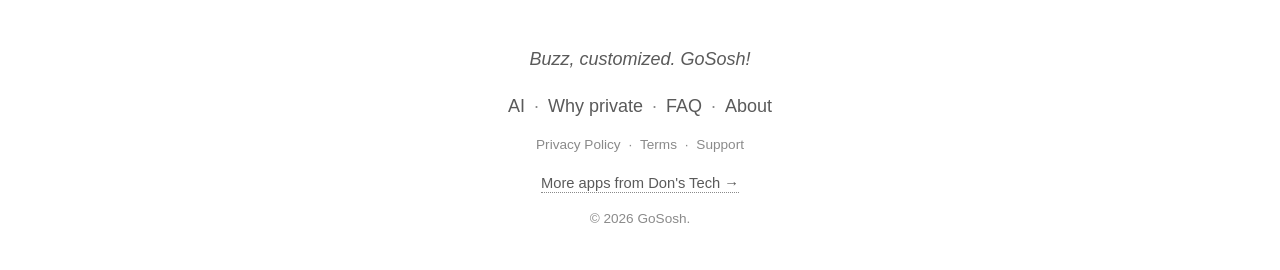
==== commit 2d20b8f3: "Deploy: Plus one-time purchase copy" ====
--- a/about.html
+++ b/about.html
@@ -16,7 +16,6 @@
     </a>
     <nav class="primary-nav">
       <a href="index.html">Home</a>
-      <a href="how.html">How it works</a>
       <a href="ai.html">How GoSosh uses AI</a>
       <a href="why-private.html">Why private</a>
       <a href="faq.html">FAQ</a>
--- a/style.css
+++ b/style.css
@@ -353,72 +353,3 @@
     width: auto;
     display: block;
 }
-
-/* Prominent download CTA — a coral pill, hard to miss, no image needed. */
-.cta-download {
-    display: inline-block;
-    margin: 0;
-    padding: 0.85rem 2rem;
-    background: var(--accent);
-    color: #fff;
-    font-weight: 700;
-    font-size: 1.08rem;
-    text-decoration: none;
-    border-radius: 999px;
-    box-shadow: 0 4px 18px rgba(214, 90, 58, 0.35);
-    transition: background 0.15s ease, transform 0.08s ease;
-}
-
-.cta-download:hover {
-    background: var(--accent-dark);
-    color: #fff;
-    transform: translateY(-1px);
-}
-
-.cta-download-wrap {
-    text-align: center;
-    margin: 1.75rem 0;
-}
-
-/* ---- Demo video (How it works hub) ---- */
-
-/* Portrait screen recording shown at phone width, centred. Rounded and
- * lightly framed so it reads as "the app on a phone" against the dark page.
- * Tap to play (no autoplay). */
-.demo {
-    margin: 1.75rem auto 2.25rem;
-    max-width: 300px;
-    text-align: center;
-}
-
-.demo video {
-    width: 100%;
-    height: auto;
-    display: block;
-    border-radius: 22px;
-    border: 1px solid var(--border);
-    box-shadow: 0 10px 34px rgba(0, 0, 0, 0.5);
-    background: #000;
-}
-
-.demo figcaption {
-    margin-top: 0.8rem;
-    font-size: 0.9rem;
-    color: var(--fg-muted);
-    line-height: 1.45;
-}
-
-/* Small coral pill marking a Plus-only feature in a heading. */
-.plus-tag {
-    display: inline-block;
-    vertical-align: middle;
-    margin-left: 0.5rem;
-    padding: 0.1em 0.55em;
-    font-size: 0.72rem;
-    font-weight: 700;
-    letter-spacing: 0.03em;
-    text-transform: uppercase;
-    color: #fff;
-    background: var(--accent);
-    border-radius: 999px;
-}
